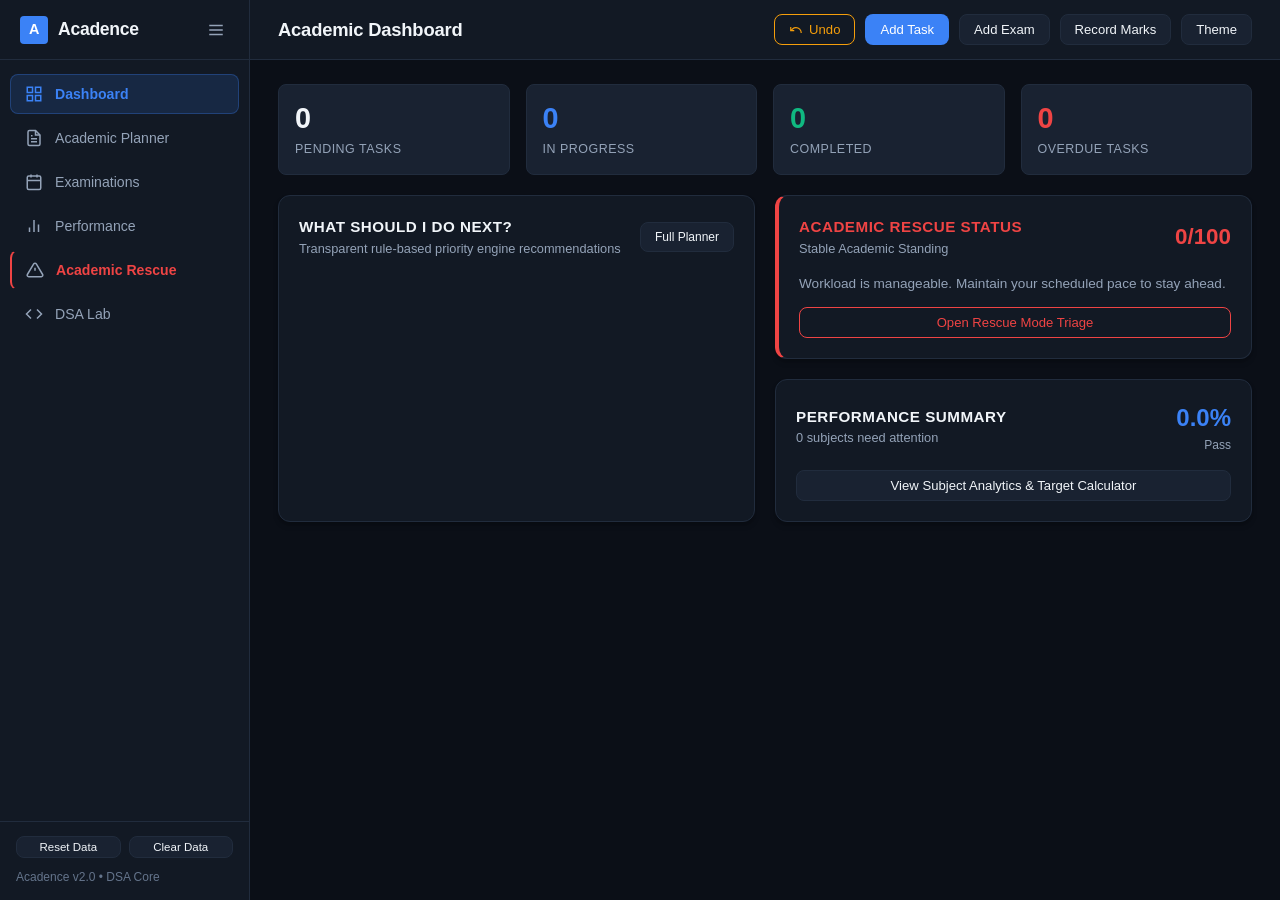
==== templates/index.html @ 278569a9 "Major UI changes with Major Overhall of the Project adding more features and changing the current fe" ====
<!DOCTYPE html>
<html lang="en" data-theme="dark">
<head>
  <meta charset="UTF-8">
  <meta name="viewport" content="width=device-width, initial-scale=1.0">
  <title>Acadence | Student Academic & Examination Assistant</title>
  <link rel="stylesheet" href="/static/style.css">
</head>
<body>

  <!-- Collapsible Sidebar -->
  <aside class="sidebar" id="mainSidebar">
    <div class="sidebar-header">
      <div class="brand-wrapper">
        <div class="brand-icon">A</div>
        <span class="brand-text">Acadence</span>
      </div>
      <button class="btn-sidebar-toggle" id="btnSidebarToggle" title="Toggle Sidebar">
        <svg width="18" height="18" viewBox="0 0 24 24" fill="none" stroke="currentColor" stroke-width="2">
          <line x1="3" y1="12" x2="21" y2="12"></line>
          <line x1="3" y1="6" x2="21" y2="6"></line>
          <line x1="3" y1="18" x2="21" y2="18"></line>
        </svg>
      </button>
    </div>

    <ul class="sidebar-nav">
      <li class="nav-item">
        <button class="active" data-view="dashboard" onclick="switchView('dashboard')">
          <svg width="18" height="18" viewBox="0 0 24 24" fill="none" stroke="currentColor" stroke-width="2">
            <rect x="3" y="3" width="7" height="7"></rect>
            <rect x="14" y="3" width="7" height="7"></rect>
            <rect x="14" y="14" width="7" height="7"></rect>
            <rect x="3" y="14" width="7" height="7"></rect>
          </svg>
          <span class="nav-text">Dashboard</span>
        </button>
      </li>
      <li class="nav-item">
        <button data-view="planner" onclick="switchView('planner')">
          <svg width="18" height="18" viewBox="0 0 24 24" fill="none" stroke="currentColor" stroke-width="2">
            <path d="M14 2H6a2 2 0 0 0-2 2v16a2 2 0 0 0 2 2h12a2 2 0 0 0 2-2V8z"></path>
            <polyline points="14 2 14 8 20 8"></polyline>
            <line x1="16" y1="13" x2="8" y2="13"></line>
            <line x1="16" y1="17" x2="8" y2="17"></line>
            <polyline points="10 9 9 9 8 9"></polyline>
          </svg>
          <span class="nav-text">Academic Planner</span>
        </button>
      </li>
      <li class="nav-item">
        <button data-view="exams" onclick="switchView('exams')">
          <svg width="18" height="18" viewBox="0 0 24 24" fill="none" stroke="currentColor" stroke-width="2">
            <rect x="3" y="4" width="18" height="18" rx="2" ry="2"></rect>
            <line x1="16" y1="2" x2="16" y2="6"></line>
            <line x1="8" y1="2" x2="8" y2="6"></line>
            <line x1="3" y1="10" x2="21" y2="10"></line>
          </svg>
          <span class="nav-text">Examinations</span>
        </button>
      </li>
      <li class="nav-item">
        <button data-view="performance" onclick="switchView('performance')">
          <svg width="18" height="18" viewBox="0 0 24 24" fill="none" stroke="currentColor" stroke-width="2">
            <line x1="18" y1="20" x2="18" y2="10"></line>
            <line x1="12" y1="20" x2="12" y2="4"></line>
            <line x1="6" y1="20" x2="6" y2="14"></line>
          </svg>
          <span class="nav-text">Performance</span>
        </button>
      </li>
      <li class="nav-item">
        <button data-view="rescue" onclick="switchView('rescue')" style="border-left: 2px solid var(--danger);">
          <svg width="18" height="18" viewBox="0 0 24 24" fill="none" stroke="currentColor" stroke-width="2">
            <path d="M10.29 3.86L1.82 18a2 2 0 0 0 1.71 3h16.94a2 2 0 0 0 1.71-3L13.71 3.86a2 2 0 0 0-3.42 0z"></path>
            <line x1="12" y1="9" x2="12" y2="13"></line>
            <line x1="12" y1="17" x2="12.01" y2="17"></line>
          </svg>
          <span class="nav-text" style="color: var(--danger); font-weight: 600;">Academic Rescue</span>
        </button>
      </li>
      <li class="nav-item">
        <button data-view="dsalab" onclick="switchView('dsalab')">
          <svg width="18" height="18" viewBox="0 0 24 24" fill="none" stroke="currentColor" stroke-width="2">
            <polyline points="16 18 22 12 16 6"></polyline>
            <polyline points="8 6 2 12 8 18"></polyline>
          </svg>
          <span class="nav-text">DSA Lab</span>
        </button>
      </li>
    </ul>

    <div class="sidebar-footer">
      <div style="display: flex; gap: 8px; margin-bottom: 10px;">
        <button class="btn btn-secondary" style="flex: 1; padding: 4px 6px; font-size: 0.72rem;" onclick="resetDemoData()">Reset Data</button>
        <button class="btn btn-secondary" style="flex: 1; padding: 4px 6px; font-size: 0.72rem;" onclick="clearAllData()">Clear Data</button>
      </div>
      <div>Acadence v2.0 &bull; DSA Core</div>
    </div>
  </aside>

  <!-- Main Content Wrapper -->
  <main class="main-content">

    <!-- Top Header -->
    <header class="top-header">
      <h2 class="page-title" id="topPageTitle">Academic Dashboard</h2>

      <div class="header-actions">
        <!-- Undo Button (LIFO Stack CO1) -->
        <button class="btn btn-warning" id="btnTopUndo" onclick="triggerUndo()" disabled title="Undo last action">
          <svg width="14" height="14" viewBox="0 0 24 24" fill="none" stroke="currentColor" stroke-width="2">
            <path d="M3 7v6h6"></path>
            <path d="M21 17a9 9 0 0 0-9-9 9 9 0 0 0-6 2.3L3 13"></path>
          </svg>
          Undo
        </button>

        <button class="btn btn-primary" onclick="openModal('modalAddTask')">Add Task</button>
        <button class="btn btn-secondary" onclick="openModal('modalAddExam')">Add Exam</button>
        <button class="btn btn-secondary" onclick="openModal('modalAddAssessment')">Record Marks</button>
        <button class="btn btn-secondary" onclick="toggleTheme()" title="Toggle Dark/Light Mode">Theme</button>
      </div>
    </header>

    <div class="content-container">

      <!-- ================= VIEW 1: DASHBOARD ================= -->
      <section id="view-dashboard" class="view-section">

        <!-- Countdown Banner -->
        <div class="countdown-banner" id="dashCountdownBanner" style="display: none;">
          <div>
            <div style="font-size: 0.75rem; text-transform: uppercase; color: var(--primary); font-weight: 700; letter-spacing: 0.5px;">Upcoming Examination</div>
            <h3 style="font-size: 1.25rem; font-weight: 700; margin: 2px 0;" id="nextExamSubject">Data Structures & Algorithms</h3>
            <div style="font-size: 0.8rem; color: var(--text-muted);" id="nextExamTimeVenue">2026-11-15 09:30 (Exam Hall B-101)</div>
          </div>
          <div class="countdown-digits">
            <div class="digit-unit">
              <div class="digit-number" id="cdDays">00</div>
              <div class="digit-label">Days</div>
            </div>
            <div class="digit-unit">
              <div class="digit-number" id="cdHours">00</div>
              <div class="digit-label">Hours</div>
            </div>
            <div class="digit-unit">
              <div class="digit-number" id="cdMins">00</div>
              <div class="digit-label">Mins</div>
            </div>
          </div>
        </div>

        <!-- Schedule Clash Warning Banner -->
        <div class="rescue-banner" id="dashConflictAlert" style="display: none;"></div>

        <!-- Task Stat Boxes -->
        <div class="grid-4" style="margin-bottom: 20px;">
          <div class="stat-box">
            <div class="stat-value" id="statPending">0</div>
            <div class="stat-label">Pending Tasks</div>
          </div>
          <div class="stat-box">
            <div class="stat-value" id="statInProgress" style="color: var(--primary);">0</div>
            <div class="stat-label">In Progress</div>
          </div>
          <div class="stat-box">
            <div class="stat-value" id="statCompleted" style="color: var(--success);">0</div>
            <div class="stat-label">Completed</div>
          </div>
          <div class="stat-box">
            <div class="stat-value" id="statOverdue" style="color: var(--danger);">0</div>
            <div class="stat-label">Overdue Tasks</div>
          </div>
        </div>

        <!-- Main Dashboard Split: "What Should I Do Next?" vs Academic Health -->
        <div class="grid-2">
          <!-- "What Should I Do Next?" -->
          <div class="card">
            <div class="card-header">
              <div>
                <div class="card-title">What Should I Do Next?</div>
                <div class="card-subtitle">Transparent rule-based priority engine recommendations</div>
              </div>
              <button class="btn btn-secondary" style="font-size: 0.75rem;" onclick="switchView('planner')">Full Planner</button>
            </div>
            <div id="dashNextTasksList">
              <!-- Dynamically populated -->
            </div>
          </div>

          <!-- Academic Status & Rescue Overview -->
          <div>
            <!-- Rescue Summary Box -->
            <div class="card" style="border-left: 4px solid var(--danger);">
              <div class="card-header">
                <div>
                  <div class="card-title" style="color: var(--danger);">Academic Rescue Status</div>
                  <div class="card-subtitle" id="dashCrisisLevel">Stable Academic Standing</div>
                </div>
                <div style="font-size: 1.4rem; font-weight: 700; color: var(--danger);" id="dashCrisisScore">0/100</div>
              </div>
              <p style="font-size: 0.85rem; color: var(--text-muted); margin-bottom: 12px;" id="dashRescueAdvice">
                Workload is manageable. Maintain your scheduled pace to stay ahead.
              </p>
              <button class="btn btn-danger" style="width: 100%;" onclick="switchView('rescue')">Open Rescue Mode Triage</button>
            </div>

            <!-- Performance Overview Card -->
            <div class="card">
              <div class="card-header">
                <div>
                  <div class="card-title">Performance Summary</div>
                  <div class="card-subtitle" id="dashVulnerableCount">0 subjects need attention</div>
                </div>
                <div style="text-align: right;">
                  <div style="font-size: 1.5rem; font-weight: 700; color: var(--primary);" id="dashOverallAvg">0.0%</div>
                  <div style="font-size: 0.75rem; color: var(--text-muted);" id="dashOverallGrade">Pass</div>
                </div>
              </div>
              <button class="btn btn-secondary" style="width: 100%;" onclick="switchView('performance')">View Subject Analytics & Target Calculator</button>
            </div>
          </div>
        </div>

      </section>

      <!-- ================= VIEW 2: ACADEMIC PLANNER ================= -->
      <section id="view-planner" class="view-section" style="display: none;">

        <div class="card">
          <div class="card-header">
            <div>
              <div class="card-title">Smart Academic Planner</div>
              <div class="card-subtitle">Manage assignments, lab deliverables, and scheduled study sessions</div>
            </div>
            <button class="btn btn-primary" onclick="openModal('modalAddTask')">Add New Task</button>
          </div>

          <!-- Filter Controls -->
          <div style="display: flex; gap: 12px; margin-bottom: 16px; flex-wrap: wrap;">
            <div style="min-width: 180px;">
              <label>Status Filter</label>
              <select id="plannerStatusFilter" onchange="loadPlanner()" style="margin: 0;">
                <option value="All">All Statuses</option>
                <option value="Pending">Pending</option>
                <option value="In Progress">In Progress</option>
                <option value="Completed">Completed</option>
              </select>
            </div>
            <div style="min-width: 220px;">
              <label>Subject Filter</label>
              <select id="plannerSubjectFilter" onchange="loadPlanner()" style="margin: 0;">
                <option value="All">All Subjects</option>
              </select>
            </div>
          </div>

          <div class="table-responsive">
            <table>
              <thead>
                <tr>
                  <th>Task Title</th>
                  <th>Subject</th>
                  <th>Priority</th>
                  <th>Deadline</th>
                  <th>Est. Effort</th>
                  <th>Status</th>
                  <th>Actions</th>
                </tr>
              </thead>
              <tbody id="plannerTasksTbody">
                <!-- Dynamically populated -->
              </tbody>
            </table>
          </div>
        </div>

        <!-- Suggested Daily Study Schedule Card -->
        <div class="card">
          <div class="card-header">
            <div>
              <div class="card-title">Suggested Daily Study Schedule</div>
              <div class="card-subtitle">Plan today's study session based on available hours and task urgency</div>
            </div>
          </div>

          <div style="display: flex; gap: 12px; align-items: flex-end; margin-bottom: 16px; max-width: 450px;">
            <div style="flex: 1;">
              <label>Available Study Time Today (Hours)</label>
              <input type="number" id="dailyHoursInput" value="3.5" min="0.5" max="12.0" step="0.5" style="margin: 0;">
            </div>
            <button class="btn btn-primary" onclick="calculateDailySchedule()">Generate Plan</button>
          </div>

          <div id="dailyScheduleResults" style="display: none;">
            <div style="font-size: 0.85rem; font-weight: 600; color: var(--primary); margin-bottom: 10px;" id="dailyHoursAllocated">
              3.5 of 3.5 hours planned
            </div>
            <div id="dailyScheduleList"></div>
          </div>
        </div>

      </section>

      <!-- ================= VIEW 3: EXAMINATIONS ================= -->
      <section id="view-exams" class="view-section" style="display: none;">

        <div class="card">
          <div class="card-header">
            <div>
              <div class="card-title">Examination Schedule</div>
              <div class="card-subtitle">Track dates, venues, revision completion, and schedule conflict warnings</div>
            </div>
            <div style="display: flex; gap: 8px;">
              <button class="btn btn-primary" onclick="openModal('modalAddExam')">Schedule Exam</button>
            </div>
          </div>

          <!-- Sorting Controls using CO3 Algorithms -->
          <div style="display: flex; gap: 12px; margin-bottom: 16px; flex-wrap: wrap;">
            <div style="min-width: 180px;">
              <label>Sort By</label>
              <select id="examSortBy" onchange="loadExams()" style="margin: 0;">
                <option value="date">Date & Time</option>
                <option value="subject">Subject Name</option>
                <option value="priority">Priority Level</option>
                <option value="revision">Lowest Revision First</option>
              </select>
            </div>
            <div style="min-width: 220px;">
              <label>Algorithm (CO3)</label>
              <select id="examSortAlgo" onchange="loadExams()" style="margin: 0;">
                <option value="merge">Merge Sort (O(n log n))</option>
                <option value="insertion">Insertion Sort (O(n^2))</option>
                <option value="bubble">Bubble Sort (O(n^2))</option>
              </select>
            </div>
          </div>

          <div class="table-responsive">
            <table>
              <thead>
                <tr>
                  <th>Subject</th>
                  <th>Date</th>
                  <th>Time Slot</th>
                  <th>Venue</th>
                  <th>Revision Progress</th>
                  <th>Priority</th>
                  <th>Actions</th>
                </tr>
              </thead>
              <tbody id="examsTbody">
                <!-- Dynamically populated -->
              </tbody>
            </table>
          </div>
        </div>

        <!-- FIFO Academic Request Queue (CO1) -->
        <div class="card">
          <div class="card-header">
            <div>
              <div class="card-title">FIFO Academic Service Request Queue (CO1)</div>
              <div class="card-subtitle">Manage hall ticket issuance and exam re-evaluation queries in strict FIFO sequence</div>
            </div>
            <button class="btn btn-success" onclick="processQueueItem()">Process Next in Line (Dequeue)</button>
          </div>

          <div style="font-size: 0.78rem; color: var(--text-muted); margin-bottom: 8px; font-weight: 500;">
            FRONT (Exit) &larr; &mdash; &mdash; &mdash; &mdash; &mdash; &mdash; &mdash; &mdash; &mdash; &mdash; REAR (Entry)
          </div>
          <div style="display: flex; gap: 10px; overflow-x: auto; padding: 12px 6px; background: var(--bg-color); border-radius: var(--radius-md); border: 1px solid var(--border-color); margin-bottom: 16px;" id="examQueueTrack">
            <!-- Dynamically populated queue items -->
          </div>

          <div class="grid-2">
            <div>
              <h4 style="font-size: 0.88rem; margin-bottom: 10px;">Submit Academic Request</h4>
              <form id="formEnqueueRequest" onsubmit="handleEnqueueRequest(event)">
                <div class="form-group">
                  <label>Student Name</label>
                  <input type="text" id="reqFormName" value="Alex Chen" required>
                </div>
                <div class="form-group">
                  <label>Request Type</label>
                  <select id="reqFormType">
                    <option value="Hall Ticket Generation">Hall Ticket Generation</option>
                    <option value="Re-evaluation">Grade Re-evaluation</option>
                    <option value="Doubt Session">Doubt Clarification Session</option>
                    <option value="Supplementary Application">Supplementary Exam Application</option>
                  </select>
                </div>
                <div class="form-group">
                  <label>Subject</label>
                  <input type="text" id="reqFormSubject" placeholder="e.g. Operating Systems" required>
                </div>
                <div class="form-group">
                  <label>Details / Reason</label>
                  <input type="text" id="reqFormDetails" placeholder="e.g. Mid-term paper re-check">
                </div>
                <button type="submit" class="btn btn-primary" style="width: 100%;">Enqueue Request (O(1))</button>
              </form>
            </div>

            <div>
              <h4 style="font-size: 0.88rem; margin-bottom: 10px;">Processed History</h4>
              <div class="table-responsive" style="max-height: 250px;">
                <table>
                  <thead>
                    <tr>
                      <th>Req ID</th>
                      <th>Student</th>
                      <th>Type</th>
                      <th>Subject</th>
                      <th>Status</th>
                    </tr>
                  </thead>
                  <tbody id="examQueueHistoryTbody">
                    <!-- Dynamically populated -->
                  </tbody>
                </table>
              </div>
            </div>
          </div>
        </div>

      </section>

      <!-- ================= VIEW 4: PERFORMANCE ================= -->
      <section id="view-performance" class="view-section" style="display: none;">

        <!-- Overview Header -->
        <div class="grid-2" style="margin-bottom: 20px;">
          <div class="stat-box">
            <div class="stat-value" id="perfSummaryAvg">0.0%</div>
            <div class="stat-label">Cumulative Weighted Average</div>
          </div>
          <div class="stat-box">
            <div class="stat-value" id="perfSummaryGrade" style="color: var(--primary);">Pass</div>
            <div class="stat-label">Overall Academic Standing</div>
          </div>
        </div>

        <!-- Subject Performance Cards Grid -->
        <div class="card">
          <div class="card-header">
            <div>
              <div class="card-title">Subject-Wise Performance & Decline Alerts</div>
              <div class="card-subtitle">Transparent rule-based detection flags performance drops over 10% or negative trajectories</div>
            </div>
            <button class="btn btn-primary" onclick="openModal('modalAddAssessment')">Record Marks</button>
          </div>

          <div class="grid-2" id="perfSubjectGrid">
            <!-- Dynamically populated subject cards -->
          </div>
        </div>

        <!-- Target Score Calculator & Revision Priorities -->
        <div class="grid-2">
          <!-- Target Score Calculator -->
          <div class="card">
            <div class="card-header">
              <div>
                <div class="card-title">Target Score Calculator</div>
                <div class="card-subtitle">Calculate score needed in upcoming assessment to reach target average</div>
              </div>
            </div>

            <div class="form-group">
              <label>Select Subject</label>
              <select id="targetScoreSubject">
                <!-- Dynamically populated -->
              </select>
            </div>

            <div class="grid-3" style="margin-bottom: 12px;">
              <div>
                <label>Target Average (%)</label>
                <input type="number" id="targetScoreInput" value="80" min="40" max="100">
              </div>
              <div>
                <label>Max Marks</label>
                <input type="number" id="targetMaxMarks" value="100" min="10" max="100">
              </div>
              <div>
                <label>Weightage (%)</label>
                <input type="number" id="targetWeightage" value="30" min="5" max="60">
              </div>
            </div>

            <button class="btn btn-primary" style="width: 100%; margin-bottom: 14px;" onclick="calculateTargetScore()">Calculate Required Score</button>

            <div id="targetScoreResultBox" style="display: none; padding: 12px; background: var(--surface-hover); border-radius: var(--radius-md); border: 1px solid var(--border-color);">
              <!-- Injected calculation result -->
            </div>
          </div>

          <!-- Suggested Revision Priorities -->
          <div class="card">
            <div class="card-header">
              <div>
                <div class="card-title">Suggested Revision Priorities</div>
                <div class="card-subtitle">Ranked by performance vulnerability and upcoming exam proximity</div>
              </div>
            </div>

            <div class="table-responsive">
              <table>
                <thead>
                  <tr>
                    <th>Rank</th>
                    <th>Subject</th>
                    <th>Average</th>
                    <th>Status</th>
                    <th>Exam Proximity</th>
                    <th>Revision</th>
                    <th>Score</th>
                  </tr>
                </thead>
                <tbody id="revisionPrioritiesTbody">
                  <!-- Dynamically populated -->
                </tbody>
              </table>
            </div>
          </div>
        </div>

      </section>

      <!-- ================= VIEW 5: ACADEMIC RESCUE MODE ================= -->
      <section id="view-rescue" class="view-section" style="display: none;">

        <div class="rescue-banner" style="margin-bottom: 20px;">
          <div style="display: flex; justify-content: space-between; align-items: flex-start; flex-wrap: wrap; gap: 12px;">
            <div>
              <span class="badge badge-critical" style="font-size: 0.8rem; margin-bottom: 6px;">Rescue Mode Active</span>
              <h3 style="font-size: 1.25rem; font-weight: 700; color: var(--danger); margin: 4px 0;" id="rescueStatusLevel">Severe Academic Pressure</h3>
              <p style="font-size: 0.85rem; color: var(--text-main);" id="rescueActionStatement">
                Take immediate action: Complete overdue items first and focus strictly on top recommendations.
              </p>
            </div>
            <div style="text-align: right;">
              <div style="font-size: 2rem; font-weight: 800; color: var(--danger);" id="rescueCrisisIndex">75 / 100</div>
              <div style="font-size: 0.72rem; color: var(--text-dim); text-transform: uppercase;">Crisis Index</div>
            </div>
          </div>
        </div>

        <!-- 4 Emergency Metrics -->
        <div class="grid-4" style="margin-bottom: 20px;">
          <div class="stat-box" style="border-left: 3px solid var(--danger);">
            <div class="stat-value" id="rescueOverdueCount" style="color: var(--danger);">0</div>
            <div class="stat-label">Overdue Tasks</div>
          </div>
          <div class="stat-box" style="border-left: 3px solid var(--warning);">
            <div class="stat-value" id="rescueDueSoonCount" style="color: var(--warning);">0</div>
            <div class="stat-label">Due In &lt; 48 Hours</div>
          </div>
          <div class="stat-box" style="border-left: 3px solid var(--danger);">
            <div class="stat-value" id="rescueVulnerableCount" style="color: var(--danger);">0</div>
            <div class="stat-label">Vulnerable Subjects</div>
          </div>
          <div class="stat-box" style="border-left: 3px solid var(--primary);">
            <div class="stat-value" id="rescueImminentExamsCount" style="color: var(--primary);">0</div>
            <div class="stat-label">Exams In &lt; 10 Days</div>
          </div>
        </div>

        <!-- Triage Action Plan -->
        <div class="card">
          <div class="card-header">
            <div>
              <div class="card-title">Triage Action Plan: Top Recommended Tasks</div>
              <div class="card-subtitle">Ranked by urgency, priority level, subject vulnerability penalty, and quick-win feasibility</div>
            </div>
            <button class="btn btn-secondary" onclick="loadRescueMode()">Recalculate Priorities</button>
          </div>

          <div id="rescueRecommendationsList">
            <!-- Dynamically populated recommendations -->
          </div>
        </div>

      </section>

      <!-- ================= VIEW 6: DSA PERFORMANCE LAB ================= -->
      <section id="view-dsalab" class="view-section" style="display: none;">

        <div class="card">
          <div class="card-header">
            <div>
              <div class="card-title">DSA Performance Lab (CO2 & CO3)</div>
              <div class="card-subtitle">Empirical performance benchmarks executed on equivalent datasets using manual algorithms</div>
            </div>
          </div>

          <div style="display: flex; gap: 14px; align-items: flex-end; margin-bottom: 18px; flex-wrap: wrap;">
            <div style="min-width: 220px;">
              <label>Dataset Size (N Elements)</label>
              <select id="dsaDatasetSize" style="margin: 0;">
                <option value="100">N = 100 records</option>
                <option value="500">N = 500 records</option>
                <option value="1000" selected>N = 1,000 records</option>
                <option value="2500">N = 2,500 records</option>
                <option value="5000">N = 5,000 records</option>
              </select>
            </div>
            <button class="btn btn-primary" onclick="runSearchBenchmark()">Run Search Benchmark</button>
            <button class="btn btn-secondary" onclick="runSortBenchmark()">Run Sorting Benchmark</button>
            <button class="btn btn-secondary" onclick="runStorageBenchmark()">Compare Storage (Linked List vs Array)</button>
          </div>

          <!-- Searching Results -->
          <div id="dsaSearchResultsBox" style="display: none; margin-bottom: 20px;">
            <h4 style="font-size: 0.9rem; margin-bottom: 8px;">Searching Algorithms Comparison (CO2 & CO3)</h4>
            <div class="table-responsive">
              <table>
                <thead>
                  <tr>
                    <th>Algorithm</th>
                    <th>Underlying Data Structure</th>
                    <th>Comparisons</th>
                    <th>Execution Time</th>
                    <th>Theoretical Complexity</th>
                  </tr>
                </thead>
                <tbody id="dsaSearchTbody"></tbody>
              </table>
            </div>
            <p style="font-size: 0.8rem; color: var(--primary); margin-top: 8px;" id="dsaSearchSpeedup"></p>
          </div>

          <!-- Sorting Results -->
          <div id="dsaSortResultsBox" style="display: none; margin-bottom: 20px;">
            <h4 style="font-size: 0.9rem; margin-bottom: 8px;">Sorting Algorithms Comparison (CO3)</h4>
            <div class="table-responsive">
              <table>
                <thead>
                  <tr>
                    <th>Algorithm</th>
                    <th>Execution Time</th>
                    <th>Comparisons</th>
                    <th>Swaps / Shifts</th>
                    <th>Theoretical Complexity</th>
                  </tr>
                </thead>
                <tbody id="dsaSortTbody"></tbody>
              </table>
            </div>
          </div>

          <!-- Storage Results -->
          <div id="dsaStorageResultsBox" style="display: none; margin-bottom: 20px; background: var(--surface-hover); padding: 14px; border-radius: var(--radius-md); border: 1px solid var(--border-color);">
          </div>

          <!-- Report Ready Big-O Complexity Table -->
          <div style="margin-top: 24px;">
            <h4 style="font-size: 0.9rem; margin-bottom: 8px;">Report-Ready Complexity Reference Table</h4>
            <div class="table-responsive">
              <table>
                <thead>
                  <tr>
                    <th>Data Structure / Algorithm</th>
                    <th>Best Case</th>
                    <th>Average Case</th>
                    <th>Worst Case</th>
                    <th>Space Complexity</th>
                    <th>Role in Acadence</th>
                  </tr>
                </thead>
                <tbody>
                  <tr>
                    <td><strong>Custom Stack</strong></td>
                    <td>O(1)</td>
                    <td>O(1)</td>
                    <td>O(1)</td>
                    <td>O(1) auxiliary</td>
                    <td>Multi-level Undo Engine for tasks, exams, and grades</td>
                  </tr>
                  <tr>
                    <td><strong>Custom Queue</strong></td>
                    <td>O(1)</td>
                    <td>O(1)</td>
                    <td>O(1)</td>
                    <td>O(1) auxiliary</td>
                    <td>FIFO Examination Service Request Queue</td>
                  </tr>
                  <tr>
                    <td><strong>Singly Linked List</strong></td>
                    <td>O(1) [Head]</td>
                    <td>O(n)</td>
                    <td>O(n)</td>
                    <td>O(1) auxiliary</td>
                    <td>In-memory dynamic task and exam record storage</td>
                  </tr>
                  <tr>
                    <td><strong>Linear Search</strong></td>
                    <td>O(1)</td>
                    <td>O(n)</td>
                    <td>O(n)</td>
                    <td>O(1) auxiliary</td>
                    <td>Sequential traversal on unsorted tasks & linked lists</td>
                  </tr>
                  <tr>
                    <td><strong>Binary Search</strong></td>
                    <td>O(1)</td>
                    <td>O(log n)</td>
                    <td>O(log n)</td>
                    <td>O(1) auxiliary</td>
                    <td>Fast lookup on sorted exam and task arrays</td>
                  </tr>
                  <tr>
                    <td><strong>Bubble Sort</strong></td>
                    <td>O(n) [flag]</td>
                    <td>O(n^2)</td>
                    <td>O(n^2)</td>
                    <td>O(1) auxiliary</td>
                    <td>Baseline comparison sorting</td>
                  </tr>
                  <tr>
                    <td><strong>Insertion Sort</strong></td>
                    <td>O(n) [sorted]</td>
                    <td>O(n^2)</td>
                    <td>O(n^2)</td>
                    <td>O(1) auxiliary</td>
                    <td>Fast incremental sorting for small task batches</td>
                  </tr>
                  <tr>
                    <td><strong>Merge Sort</strong></td>
                    <td>O(n log n)</td>
                    <td>O(n log n)</td>
                    <td>O(n log n)</td>
                    <td>O(n) auxiliary</td>
                    <td>Stable divide-and-conquer sorting for exams & merit ranks</td>
                  </tr>
                </tbody>
              </table>
            </div>
          </div>
        </div>

      </section>

    </div>
  </main>

  <!-- ================= MODALS ================= -->

  <!-- Modal: Add Task -->
  <div class="modal-backdrop" id="modalAddTask">
    <div class="modal-content">
      <div class="modal-header">
        <h3 style="font-size: 1rem;">Add Academic Task</h3>
        <button class="btn btn-secondary" style="padding: 2px 6px;" onclick="closeModal('modalAddTask')">Close</button>
      </div>
      <form id="formAddTask" onsubmit="handleAddTask(event)">
        <div class="modal-body">
          <div class="form-group">
            <label>Task Title</label>
            <input type="text" id="taskFormTitle" placeholder="e.g. Implement Graph Traversal Algorithm" required>
          </div>
          <div class="form-group">
            <label>Subject</label>
            <input type="text" id="taskFormSubject" placeholder="e.g. Data Structures & Algorithms" required>
          </div>
          <div class="grid-2">
            <div class="form-group">
              <label>Task Type</label>
              <select id="taskFormType">
                <option value="Assignment">Assignment</option>
                <option value="Project">Project Milestone</option>
                <option value="Lab Work">Lab Work</option>
                <option value="Reading">Exam Preparation</option>
              </select>
            </div>
            <div class="form-group">
              <label>Priority Level</label>
              <select id="taskFormPriority">
                <option value="Critical">Critical</option>
                <option value="High">High</option>
                <option value="Medium" selected>Medium</option>
                <option value="Low">Low</option>
              </select>
            </div>
          </div>
          <div class="grid-2">
            <div class="form-group">
              <label>Deadline (Date & Time)</label>
              <input type="datetime-local" id="taskFormDeadline" required>
            </div>
            <div class="form-group">
              <label>Estimated Effort (Hours)</label>
              <input type="number" id="taskFormEffort" value="2.5" min="0.5" max="50" step="0.5" required>
            </div>
          </div>
          <div class="form-group">
            <label>Notes / Deliverables</label>
            <textarea id="taskFormNotes" rows="2" placeholder="Key deliverables or test cases..."></textarea>
          </div>
        </div>
        <div class="modal-footer">
          <button type="button" class="btn btn-secondary" onclick="closeModal('modalAddTask')">Cancel</button>
          <button type="submit" class="btn btn-primary">Save Task</button>
        </div>
      </form>
    </div>
  </div>

  <!-- Modal: Add Exam -->
  <div class="modal-backdrop" id="modalAddExam">
    <div class="modal-content">
      <div class="modal-header">
        <h3 style="font-size: 1rem;">Schedule Examination</h3>
        <button class="btn btn-secondary" style="padding: 2px 6px;" onclick="closeModal('modalAddExam')">Close</button>
      </div>
      <form id="formAddExam" onsubmit="handleAddExam(event)">
        <div class="modal-body">
          <div class="form-group">
            <label>Subject</label>
            <input type="text" id="examFormSubject" placeholder="e.g. Operating Systems" required>
          </div>
          <div class="form-group">
            <label>Exam Date</label>
            <input type="date" id="examFormDate" required>
          </div>
          <div class="grid-2">
            <div class="form-group">
              <label>Start Time</label>
              <input type="time" id="examFormStartTime" value="09:30" required>
            </div>
            <div class="form-group">
              <label>End Time</label>
              <input type="time" id="examFormEndTime" value="12:30" required>
            </div>
          </div>
          <div class="grid-2">
            <div class="form-group">
              <label>Venue / Hall</label>
              <input type="text" id="examFormVenue" value="Exam Hall A-101" required>
            </div>
            <div class="form-group">
              <label>Priority</label>
              <select id="examFormPriority">
                <option value="Critical">Critical</option>
                <option value="High" selected>High</option>
                <option value="Medium">Medium</option>
                <option value="Low">Low</option>
              </select>
            </div>
          </div>
          <div class="form-group">
            <label>Current Revision Completion (%)</label>
            <input type="number" id="examFormRevision" value="50" min="0" max="100">
          </div>
          <div class="form-group">
            <label>Syllabus Units</label>
            <textarea id="examFormSyllabus" rows="2" placeholder="Units 1 to 5..."></textarea>
          </div>
        </div>
        <div class="modal-footer">
          <button type="button" class="btn btn-secondary" onclick="closeModal('modalAddExam')">Cancel</button>
          <button type="submit" class="btn btn-primary">Schedule Exam</button>
        </div>
      </form>
    </div>
  </div>

  <!-- Modal: Record Assessment -->
  <div class="modal-backdrop" id="modalAddAssessment">
    <div class="modal-content">
      <div class="modal-header">
        <h3 style="font-size: 1rem;">Record Assessment Marks</h3>
        <button class="btn btn-secondary" style="padding: 2px 6px;" onclick="closeModal('modalAddAssessment')">Close</button>
      </div>
      <form id="formAddAssessment" onsubmit="handleAddAssessment(event)">
        <div class="modal-body">
          <div class="form-group">
            <label>Subject</label>
            <input type="text" id="assessFormSubject" placeholder="e.g. Discrete Mathematics" required>
          </div>
          <div class="form-group">
            <label>Assessment Name</label>
            <input type="text" id="assessFormName" placeholder="e.g. Mid-Term Exam" required>
          </div>
          <div class="form-group">
            <label>Assessment Type</label>
            <select id="assessFormType">
              <option value="Quiz">Quiz</option>
              <option value="Assignment">Assignment</option>
              <option value="Internal" selected>Internal Exam</option>
              <option value="Lab">Lab Practical</option>
              <option value="Final">End-Semester</option>
            </select>
          </div>
          <div class="grid-3">
            <div class="form-group">
              <label>Marks Obtained</label>
              <input type="number" id="assessFormMarks" step="0.5" required>
            </div>
            <div class="form-group">
              <label>Max Marks</label>
              <input type="number" id="assessFormMax" value="100" step="0.5" required>
            </div>
            <div class="form-group">
              <label>Weightage (%)</label>
              <input type="number" id="assessFormWeight" value="25" min="1" max="100" required>
            </div>
          </div>
          <div class="form-group">
            <label>Date Conducted</label>
            <input type="date" id="assessFormDate" required>
          </div>
        </div>
        <div class="modal-footer">
          <button type="button" class="btn btn-secondary" onclick="closeModal('modalAddAssessment')">Cancel</button>
          <button type="submit" class="btn btn-primary">Save Score</button>
        </div>
      </form>
    </div>
  </div>

  <!-- Toast Notification -->
  <div id="toast">Notification message</div>

  <script src="/static/app.js"></script>
</body>
</html>
---- static/style.css ----
/* Acadence - Student Academic & Examination Assistant Stylesheet
   Modern, responsive, zero-emoji, clean academic productivity design
   Supports light and dark modes with CSS custom properties */

:root {
  --bg-color: #0b0f17;
  --surface-color: #121924;
  --surface-hover: #192231;
  --border-color: #212c3d;
  --border-active: #3b82f6;
  --text-main: #f1f5f9;
  --text-muted: #94a3b8;
  --text-dim: #64748b;
  --primary: #3b82f6;
  --primary-hover: #2563eb;
  --accent: #8b5cf6;
  --success: #10b981;
  --warning: #f59e0b;
  --danger: #ef4444;
  --critical-glow: rgba(239, 68, 68, 0.15);
  --card-shadow: 0 4px 6px -1px rgba(0, 0, 0, 0.2), 0 2px 4px -2px rgba(0, 0, 0, 0.2);
  --sidebar-width: 250px;
  --sidebar-collapsed-width: 70px;
  --header-height: 60px;
  --radius-sm: 4px;
  --radius-md: 8px;
  --radius-lg: 12px;
}

[data-theme="light"] {
  --bg-color: #f8fafc;
  --surface-color: #ffffff;
  --surface-hover: #f1f5f9;
  --border-color: #e2e8f0;
  --border-active: #2563eb;
  --text-main: #0f172a;
  --text-muted: #475569;
  --text-dim: #94a3b8;
  --primary: #2563eb;
  --primary-hover: #1d4ed8;
  --card-shadow: 0 1px 3px 0 rgba(0, 0, 0, 0.1), 0 1px 2px -1px rgba(0, 0, 0, 0.1);
}

* { box-sizing: border-box; margin: 0; padding: 0; font-family: -apple-system, BlinkMacSystemFont, "Segoe UI", Roboto, Helvetica, Arial, sans-serif; }
body { background-color: var(--bg-color); color: var(--text-main); line-height: 1.5; display: flex; min-height: 100vh; overflow-x: hidden; }

/* ---------------- Sidebar Navigation ---------------- */
aside.sidebar {
  width: var(--sidebar-width);
  background-color: var(--surface-color);
  border-right: 1px solid var(--border-color);
  display: flex;
  flex-direction: column;
  position: fixed;
  top: 0;
  bottom: 0;
  left: 0;
  z-index: 100;
  transition: width 0.2s ease;
}

aside.sidebar.collapsed {
  width: var(--sidebar-collapsed-width);
}

.sidebar-header {
  height: var(--header-height);
  padding: 0 20px;
  display: flex;
  align-items: center;
  justify-content: space-between;
  border-bottom: 1px solid var(--border-color);
}

.brand-wrapper {
  display: flex;
  align-items: center;
  gap: 10px;
  overflow: hidden;
}

.brand-icon {
  width: 28px;
  height: 28px;
  background: var(--primary);
  border-radius: var(--radius-sm);
  display: flex;
  align-items: center;
  justify-content: center;
  font-weight: 800;
  color: #ffffff;
  font-size: 0.9rem;
  letter-spacing: -0.5px;
  flex-shrink: 0;
}

.brand-text {
  font-size: 1.1rem;
  font-weight: 700;
  color: var(--text-main);
  letter-spacing: -0.3px;
  white-space: nowrap;
}

.btn-sidebar-toggle {
  background: transparent;
  border: none;
  color: var(--text-muted);
  cursor: pointer;
  padding: 4px;
  border-radius: var(--radius-sm);
  display: flex;
  align-items: center;
}
.btn-sidebar-toggle:hover { color: var(--text-main); background: var(--surface-hover); }

.sidebar-nav {
  list-style: none;
  padding: 14px 10px;
  flex: 1;
  display: flex;
  flex-direction: column;
  gap: 4px;
}

.nav-item button {
  width: 100%;
  display: flex;
  align-items: center;
  gap: 12px;
  padding: 10px 14px;
  background: transparent;
  border: 1px solid transparent;
  border-radius: var(--radius-md);
  color: var(--text-muted);
  font-size: 0.88rem;
  font-weight: 500;
  cursor: pointer;
  white-space: nowrap;
  transition: all 0.15s ease;
  text-align: left;
}

.nav-item button:hover {
  background: var(--surface-hover);
  color: var(--text-main);
}

.nav-item button.active {
  background: rgba(59, 130, 246, 0.15);
  border-color: rgba(59, 130, 246, 0.3);
  color: var(--primary);
  font-weight: 600;
}

.sidebar.collapsed .nav-text,
.sidebar.collapsed .brand-text {
  display: none;
}

.sidebar.collapsed .nav-item button {
  justify-content: center;
  padding: 10px 0;
}

.sidebar-footer {
  padding: 14px 16px;
  border-top: 1px solid var(--border-color);
  font-size: 0.75rem;
  color: var(--text-dim);
}

/* ---------------- Main Content Layout ---------------- */
main.main-content {
  margin-left: var(--sidebar-width);
  flex: 1;
  display: flex;
  flex-direction: column;
  min-height: 100vh;
  transition: margin-left 0.2s ease;
}

aside.sidebar.collapsed ~ main.main-content {
  margin-left: var(--sidebar-collapsed-width);
}

header.top-header {
  height: var(--header-height);
  background-color: var(--surface-color);
  border-bottom: 1px solid var(--border-color);
  padding: 0 28px;
  display: flex;
  align-items: center;
  justify-content: space-between;
  position: sticky;
  top: 0;
  z-index: 90;
}

.page-title {
  font-size: 1.15rem;
  font-weight: 600;
  color: var(--text-main);
  letter-spacing: -0.2px;
}

.header-actions {
  display: flex;
  align-items: center;
  gap: 10px;
}

.content-container {
  padding: 24px 28px;
  max-width: 1400px;
  width: 100%;
  margin: 0 auto;
}

/* ---------------- Button & Tag Elements ---------------- */
.btn {
  display: inline-flex;
  align-items: center;
  justify-content: center;
  gap: 6px;
  padding: 7px 14px;
  border-radius: var(--radius-md);
  font-size: 0.82rem;
  font-weight: 500;
  cursor: pointer;
  border: 1px solid transparent;
  transition: all 0.15s ease;
  white-space: nowrap;
}

.btn-primary { background: var(--primary); color: #ffffff; }
.btn-primary:hover { background: var(--primary-hover); }

.btn-secondary { background: var(--surface-hover); color: var(--text-main); border-color: var(--border-color); }
.btn-secondary:hover { background: var(--border-color); }

.btn-danger { background: transparent; border-color: var(--danger); color: var(--danger); }
.btn-danger:hover { background: rgba(239, 68, 68, 0.1); }

.btn-warning { background: transparent; border-color: var(--warning); color: var(--warning); }
.btn-warning:hover { background: rgba(245, 158, 11, 0.1); }

.btn-success { background: var(--success); color: #ffffff; }
.btn-success:hover { background: #059669; }

.badge {
  display: inline-block;
  padding: 2px 7px;
  border-radius: var(--radius-sm);
  font-size: 0.72rem;
  font-weight: 600;
  text-transform: uppercase;
  letter-spacing: 0.4px;
}
.badge-critical { background: rgba(239, 68, 68, 0.2); color: var(--danger); border: 1px solid rgba(239, 68, 68, 0.3); }
.badge-high { background: rgba(245, 158, 11, 0.2); color: var(--warning); border: 1px solid rgba(245, 158, 11, 0.3); }
.badge-medium { background: rgba(59, 130, 246, 0.2); color: var(--primary); border: 1px solid rgba(59, 130, 246, 0.3); }
.badge-low { background: rgba(148, 163, 184, 0.2); color: var(--text-muted); border: 1px solid rgba(148, 163, 184, 0.3); }
.badge-success { background: rgba(16, 185, 129, 0.2); color: var(--success); border: 1px solid rgba(16, 185, 129, 0.3); }

/* ---------------- Cards & Layout Grids ---------------- */
.card {
  background: var(--surface-color);
  border: 1px solid var(--border-color);
  border-radius: var(--radius-lg);
  padding: 20px;
  margin-bottom: 20px;
  box-shadow: var(--card-shadow);
}

.card-header {
  display: flex;
  align-items: center;
  justify-content: space-between;
  margin-bottom: 16px;
  flex-wrap: wrap;
  gap: 10px;
}

.card-title {
  font-size: 0.95rem;
  font-weight: 600;
  color: var(--text-main);
  text-transform: uppercase;
  letter-spacing: 0.5px;
}

.card-subtitle {
  font-size: 0.8rem;
  color: var(--text-muted);
}

.grid-2 { display: grid; grid-template-columns: 1fr 1fr; gap: 20px; }
.grid-3 { display: grid; grid-template-columns: repeat(3, 1fr); gap: 16px; }
.grid-4 { display: grid; grid-template-columns: repeat(4, 1fr); gap: 16px; }

@media (max-width: 1024px) {
  .grid-4 { grid-template-columns: 1fr 1fr; }
  .grid-3 { grid-template-columns: 1fr 1fr; }
}

@media (max-width: 768px) {
  .grid-2, .grid-3, .grid-4 { grid-template-columns: 1fr; }
  aside.sidebar { width: var(--sidebar-collapsed-width); }
  aside.sidebar .nav-text, aside.sidebar .brand-text { display: none; }
  main.main-content { margin-left: var(--sidebar-collapsed-width); }
}

/* ---------------- Metric Stat Box ---------------- */
.stat-box {
  background: var(--surface-hover);
  border: 1px solid var(--border-color);
  border-radius: var(--radius-md);
  padding: 16px;
}
.stat-value {
  font-size: 1.8rem;
  font-weight: 700;
  color: var(--text-main);
  line-height: 1.2;
}
.stat-label {
  font-size: 0.78rem;
  color: var(--text-muted);
  text-transform: uppercase;
  letter-spacing: 0.5px;
  margin-top: 4px;
}

/* ---------------- Tables ---------------- */
.table-responsive {
  width: 100%;
  overflow-x: auto;
}

table {
  width: 100%;
  border-collapse: collapse;
  font-size: 0.85rem;
}

th, td {
  padding: 10px 14px;
  text-align: left;
  border-bottom: 1px solid var(--border-color);
}

th {
  background: var(--surface-hover);
  color: var(--text-muted);
  font-weight: 600;
  font-size: 0.75rem;
  text-transform: uppercase;
  letter-spacing: 0.4px;
}

tr:hover td { background: var(--surface-hover); }

/* ---------------- Forms & Inputs ---------------- */
.form-group {
  margin-bottom: 14px;
}

label {
  display: block;
  font-size: 0.78rem;
  font-weight: 500;
  color: var(--text-muted);
  margin-bottom: 5px;
}

input, select, textarea {
  width: 100%;
  background: var(--bg-color);
  border: 1px solid var(--border-color);
  border-radius: var(--radius-md);
  padding: 8px 12px;
  color: var(--text-main);
  font-size: 0.85rem;
  transition: border-color 0.15s ease;
}

input:focus, select:focus, textarea:focus {
  outline: none;
  border-color: var(--border-active);
}

/* ---------------- Modals ---------------- */
.modal-backdrop {
  display: none;
  position: fixed;
  inset: 0;
  background: rgba(0, 0, 0, 0.65);
  backdrop-filter: blur(2px);
  z-index: 1000;
  align-items: center;
  justify-content: center;
  padding: 16px;
}

.modal-content {
  background: var(--surface-color);
  border: 1px solid var(--border-color);
  border-radius: var(--radius-lg);
  max-width: 520px;
  width: 100%;
  max-height: 90vh;
  overflow-y: auto;
  box-shadow: 0 20px 25px -5px rgba(0, 0, 0, 0.4);
}

.modal-header {
  padding: 16px 20px;
  border-bottom: 1px solid var(--border-color);
  display: flex;
  align-items: center;
  justify-content: space-between;
}

.modal-body {
  padding: 20px;
}

.modal-footer {
  padding: 14px 20px;
  border-top: 1px solid var(--border-color);
  display: flex;
  justify-content: flex-end;
  gap: 10px;
}

/* ---------------- Countdown Banner ---------------- */
.countdown-banner {
  background: linear-gradient(135deg, rgba(59, 130, 246, 0.12) 0%, rgba(139, 92, 246, 0.12) 100%);
  border: 1px solid rgba(59, 130, 246, 0.3);
  border-radius: var(--radius-lg);
  padding: 16px 22px;
  display: flex;
  align-items: center;
  justify-content: space-between;
  margin-bottom: 20px;
  flex-wrap: wrap;
  gap: 14px;
}

.countdown-digits {
  display: flex;
  gap: 10px;
}

.digit-unit {
  background: var(--surface-color);
  border: 1px solid var(--border-color);
  border-radius: var(--radius-md);
  padding: 6px 12px;
  text-align: center;
  min-width: 60px;
}
.digit-number { font-size: 1.3rem; font-weight: 700; color: var(--primary); }
.digit-label { font-size: 0.65rem; color: var(--text-dim); text-transform: uppercase; }

/* ---------------- Academic Rescue Banner ---------------- */
.rescue-banner {
  background: rgba(239, 68, 68, 0.08);
  border-left: 4px solid var(--danger);
  border-radius: var(--radius-md);
  padding: 14px 18px;
  margin-bottom: 20px;
}

/* ---------------- Toast Notification ---------------- */
#toast {
  position: fixed;
  bottom: 24px;
  right: 24px;
  background: var(--surface-color);
  border: 1px solid var(--border-color);
  color: var(--text-main);
  padding: 12px 18px;
  border-radius: var(--radius-md);
  box-shadow: 0 10px 15px -3px rgba(0, 0, 0, 0.3);
  font-size: 0.85rem;
  z-index: 2000;
  display: none;
  animation: slideIn 0.2s ease;
}

@keyframes slideIn {
  from { transform: translateY(10px); opacity: 0; }
  to { transform: translateY(0); opacity: 1; }
}
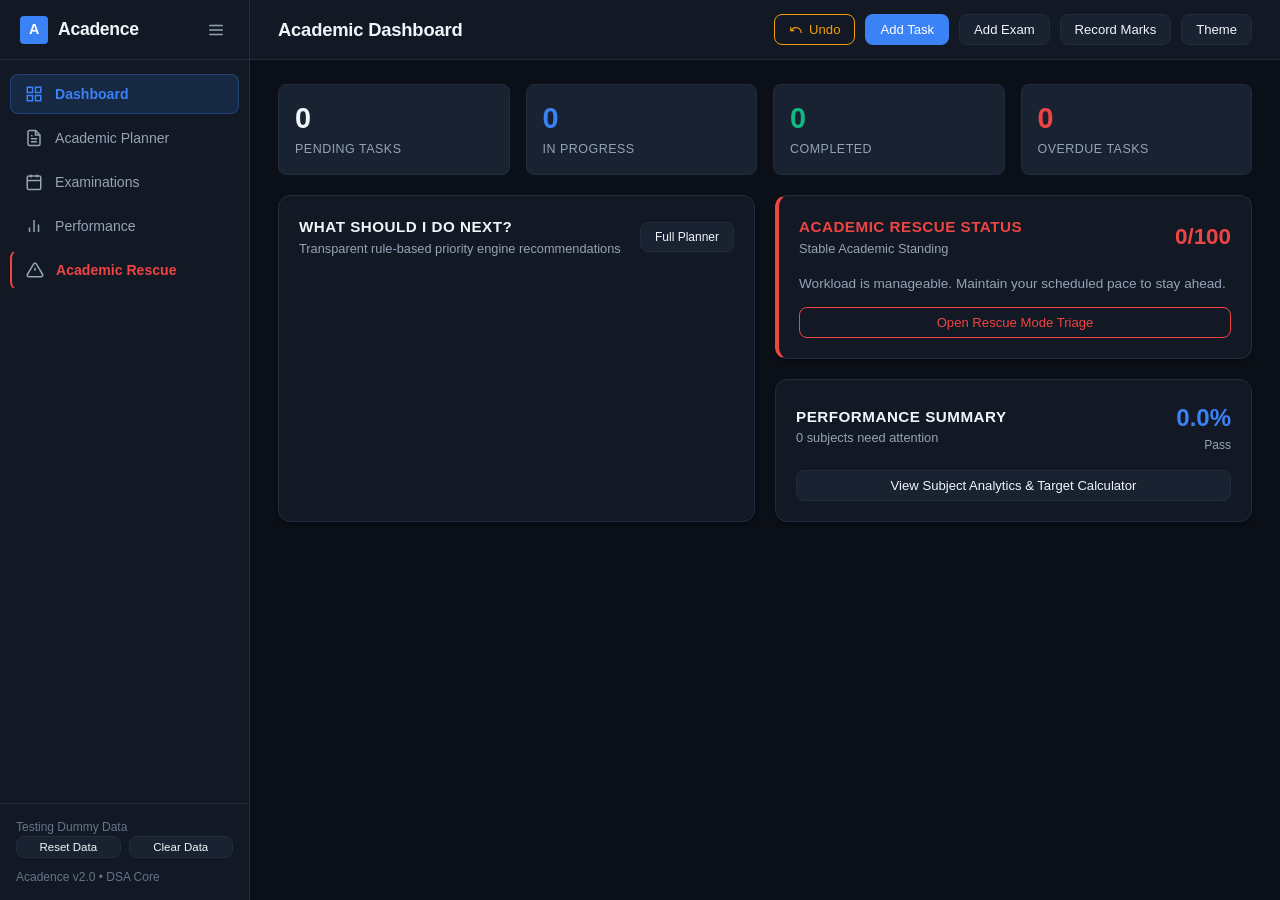
==== commit b87b00f6: "Addition of sec counter and change in PPT." ====
--- a/templates/index.html
+++ b/templates/index.html
@@ -4,7 +4,7 @@
   <meta charset="UTF-8">
   <meta name="viewport" content="width=device-width, initial-scale=1.0">
   <title>Acadence | Student Academic & Examination Assistant</title>
-  <link rel="stylesheet" href="/static/style.css">
+  <link rel="stylesheet" href="/static/css/style.css">
 </head>
 <body>
 
@@ -79,7 +79,7 @@
           <span class="nav-text" style="color: var(--danger); font-weight: 600;">Academic Rescue</span>
         </button>
       </li>
-      <li class="nav-item">
+      <!-- <li class="nav-item">
         <button data-view="dsalab" onclick="switchView('dsalab')">
           <svg width="18" height="18" viewBox="0 0 24 24" fill="none" stroke="currentColor" stroke-width="2">
             <polyline points="16 18 22 12 16 6"></polyline>
@@ -87,10 +87,11 @@
           </svg>
           <span class="nav-text">DSA Lab</span>
         </button>
-      </li>
+      </li> -->
     </ul>
 
     <div class="sidebar-footer">
+      Testing Dummy Data
       <div style="display: flex; gap: 8px; margin-bottom: 10px;">
         <button class="btn btn-secondary" style="flex: 1; padding: 4px 6px; font-size: 0.72rem;" onclick="resetDemoData()">Reset Data</button>
         <button class="btn btn-secondary" style="flex: 1; padding: 4px 6px; font-size: 0.72rem;" onclick="clearAllData()">Clear Data</button>
@@ -147,6 +148,10 @@
             <div class="digit-unit">
               <div class="digit-number" id="cdMins">00</div>
               <div class="digit-label">Mins</div>
+            </div>
+            <div class="digit-unit">
+              <div class="digit-number" id="cdSecs">00</div>
+              <div class="digit-label">Secs</div>
             </div>
           </div>
         </div>
@@ -332,8 +337,6 @@
             <div style="min-width: 220px;">
               <label>Algorithm (CO3)</label>
               <select id="examSortAlgo" onchange="loadExams()" style="margin: 0;">
-                <option value="merge">Merge Sort (O(n log n))</option>
-                <option value="insertion">Insertion Sort (O(n^2))</option>
                 <option value="bubble">Bubble Sort (O(n^2))</option>
               </select>
             </div>
@@ -390,7 +393,7 @@
                     <option value="Hall Ticket Generation">Hall Ticket Generation</option>
                     <option value="Re-evaluation">Grade Re-evaluation</option>
                     <option value="Doubt Session">Doubt Clarification Session</option>
-                    <option value="Supplementary Application">Supplementary Exam Application</option>
+                    <option value="Supplementary Application">IA IV Exam Application</option>
                   </select>
                 </div>
                 <div class="form-group">
@@ -926,6 +929,6 @@
   <!-- Toast Notification -->
   <div id="toast">Notification message</div>
 
-  <script src="/static/app.js"></script>
+  <script src="/static/js/app.js"></script>
 </body>
 </html>
--- a/static/css/style.css
+++ b/static/css/style.css
@@ -0,0 +1,496 @@
+/* Acadence - Student Academic & Examination Assistant Stylesheet
+   Modern, responsive, zero-emoji, clean academic productivity design
+   Supports light and dark modes with CSS custom properties */
+
+:root {
+  --bg-color: #0b0f17;
+  --surface-color: #121924;
+  --surface-hover: #192231;
+  --border-color: #212c3d;
+  --border-active: #3b82f6;
+  --text-main: #f1f5f9;
+  --text-muted: #94a3b8;
+  --text-dim: #64748b;
+  --primary: #3b82f6;
+  --primary-hover: #2563eb;
+  --accent: #8b5cf6;
+  --success: #10b981;
+  --warning: #f59e0b;
+  --danger: #ef4444;
+  --critical-glow: rgba(239, 68, 68, 0.15);
+  --card-shadow: 0 4px 6px -1px rgba(0, 0, 0, 0.2), 0 2px 4px -2px rgba(0, 0, 0, 0.2);
+  --sidebar-width: 250px;
+  --sidebar-collapsed-width: 70px;
+  --header-height: 60px;
+  --radius-sm: 4px;
+  --radius-md: 8px;
+  --radius-lg: 12px;
+}
+
+[data-theme="light"] {
+  --bg-color: #f8fafc;
+  --surface-color: #ffffff;
+  --surface-hover: #f1f5f9;
+  --border-color: #e2e8f0;
+  --border-active: #2563eb;
+  --text-main: #0f172a;
+  --text-muted: #475569;
+  --text-dim: #94a3b8;
+  --primary: #2563eb;
+  --primary-hover: #1d4ed8;
+  --card-shadow: 0 1px 3px 0 rgba(0, 0, 0, 0.1), 0 1px 2px -1px rgba(0, 0, 0, 0.1);
+}
+
+* { box-sizing: border-box; margin: 0; padding: 0; font-family: -apple-system, BlinkMacSystemFont, "Segoe UI", Roboto, Helvetica, Arial, sans-serif; }
+body { background-color: var(--bg-color); color: var(--text-main); line-height: 1.5; display: flex; min-height: 100vh; overflow-x: hidden; }
+
+/* ---------------- Sidebar Navigation ---------------- */
+aside.sidebar {
+  width: var(--sidebar-width);
+  background-color: var(--surface-color);
+  border-right: 1px solid var(--border-color);
+  display: flex;
+  flex-direction: column;
+  position: fixed;
+  top: 0;
+  bottom: 0;
+  left: 0;
+  z-index: 100;
+  transition: width 0.2s ease;
+}
+
+aside.sidebar.collapsed {
+  width: var(--sidebar-collapsed-width);
+}
+
+.sidebar-header {
+  height: var(--header-height);
+  padding: 0 20px;
+  display: flex;
+  align-items: center;
+  justify-content: space-between;
+  border-bottom: 1px solid var(--border-color);
+}
+
+.brand-wrapper {
+  display: flex;
+  align-items: center;
+  gap: 10px;
+  overflow: hidden;
+}
+
+.brand-icon {
+  width: 28px;
+  height: 28px;
+  background: var(--primary);
+  border-radius: var(--radius-sm);
+  display: flex;
+  align-items: center;
+  justify-content: center;
+  font-weight: 800;
+  color: #ffffff;
+  font-size: 0.9rem;
+  letter-spacing: -0.5px;
+  flex-shrink: 0;
+}
+
+.brand-text {
+  font-size: 1.1rem;
+  font-weight: 700;
+  color: var(--text-main);
+  letter-spacing: -0.3px;
+  white-space: nowrap;
+}
+
+.btn-sidebar-toggle {
+  background: transparent;
+  border: none;
+  color: var(--text-muted);
+  cursor: pointer;
+  padding: 4px;
+  border-radius: var(--radius-sm);
+  display: flex;
+  align-items: center;
+}
+.btn-sidebar-toggle:hover { color: var(--text-main); background: var(--surface-hover); }
+
+.sidebar-nav {
+  list-style: none;
+  padding: 14px 10px;
+  flex: 1;
+  display: flex;
+  flex-direction: column;
+  gap: 4px;
+}
+
+.nav-item button {
+  width: 100%;
+  display: flex;
+  align-items: center;
+  gap: 12px;
+  padding: 10px 14px;
+  background: transparent;
+  border: 1px solid transparent;
+  border-radius: var(--radius-md);
+  color: var(--text-muted);
+  font-size: 0.88rem;
+  font-weight: 500;
+  cursor: pointer;
+  white-space: nowrap;
+  transition: all 0.15s ease;
+  text-align: left;
+}
+
+.nav-item button:hover {
+  background: var(--surface-hover);
+  color: var(--text-main);
+}
+
+.nav-item button.active {
+  background: rgba(59, 130, 246, 0.15);
+  border-color: rgba(59, 130, 246, 0.3);
+  color: var(--primary);
+  font-weight: 600;
+}
+
+.sidebar.collapsed .nav-text,
+.sidebar.collapsed .brand-text {
+  display: none;
+}
+
+.sidebar.collapsed .nav-item button {
+  justify-content: center;
+  padding: 10px 0;
+}
+
+.sidebar-footer {
+  padding: 14px 16px;
+  border-top: 1px solid var(--border-color);
+  font-size: 0.75rem;
+  color: var(--text-dim);
+}
+
+/* ---------------- Main Content Layout ---------------- */
+main.main-content {
+  margin-left: var(--sidebar-width);
+  flex: 1;
+  display: flex;
+  flex-direction: column;
+  min-height: 100vh;
+  transition: margin-left 0.2s ease;
+}
+
+aside.sidebar.collapsed ~ main.main-content {
+  margin-left: var(--sidebar-collapsed-width);
+}
+
+header.top-header {
+  height: var(--header-height);
+  background-color: var(--surface-color);
+  border-bottom: 1px solid var(--border-color);
+  padding: 0 28px;
+  display: flex;
+  align-items: center;
+  justify-content: space-between;
+  position: sticky;
+  top: 0;
+  z-index: 90;
+}
+
+.page-title {
+  font-size: 1.15rem;
+  font-weight: 600;
+  color: var(--text-main);
+  letter-spacing: -0.2px;
+}
+
+.header-actions {
+  display: flex;
+  align-items: center;
+  gap: 10px;
+}
+
+.content-container {
+  padding: 24px 28px;
+  max-width: 1400px;
+  width: 100%;
+  margin: 0 auto;
+}
+
+/* ---------------- Button & Tag Elements ---------------- */
+.btn {
+  display: inline-flex;
+  align-items: center;
+  justify-content: center;
+  gap: 6px;
+  padding: 7px 14px;
+  border-radius: var(--radius-md);
+  font-size: 0.82rem;
+  font-weight: 500;
+  cursor: pointer;
+  border: 1px solid transparent;
+  transition: all 0.15s ease;
+  white-space: nowrap;
+}
+
+.btn-primary { background: var(--primary); color: #ffffff; }
+.btn-primary:hover { background: var(--primary-hover); }
+
+.btn-secondary { background: var(--surface-hover); color: var(--text-main); border-color: var(--border-color); }
+.btn-secondary:hover { background: var(--border-color); }
+
+.btn-danger { background: transparent; border-color: var(--danger); color: var(--danger); }
+.btn-danger:hover { background: rgba(239, 68, 68, 0.1); }
+
+.btn-warning { background: transparent; border-color: var(--warning); color: var(--warning); }
+.btn-warning:hover { background: rgba(245, 158, 11, 0.1); }
+
+.btn-success { background: var(--success); color: #ffffff; }
+.btn-success:hover { background: #059669; }
+
+.badge {
+  display: inline-block;
+  padding: 2px 7px;
+  border-radius: var(--radius-sm);
+  font-size: 0.72rem;
+  font-weight: 600;
+  text-transform: uppercase;
+  letter-spacing: 0.4px;
+}
+.badge-critical { background: rgba(239, 68, 68, 0.2); color: var(--danger); border: 1px solid rgba(239, 68, 68, 0.3); }
+.badge-high { background: rgba(245, 158, 11, 0.2); color: var(--warning); border: 1px solid rgba(245, 158, 11, 0.3); }
+.badge-medium { background: rgba(59, 130, 246, 0.2); color: var(--primary); border: 1px solid rgba(59, 130, 246, 0.3); }
+.badge-low { background: rgba(148, 163, 184, 0.2); color: var(--text-muted); border: 1px solid rgba(148, 163, 184, 0.3); }
+.badge-success { background: rgba(16, 185, 129, 0.2); color: var(--success); border: 1px solid rgba(16, 185, 129, 0.3); }
+
+/* ---------------- Cards & Layout Grids ---------------- */
+.card {
+  background: var(--surface-color);
+  border: 1px solid var(--border-color);
+  border-radius: var(--radius-lg);
+  padding: 20px;
+  margin-bottom: 20px;
+  box-shadow: var(--card-shadow);
+}
+
+.card-header {
+  display: flex;
+  align-items: center;
+  justify-content: space-between;
+  margin-bottom: 16px;
+  flex-wrap: wrap;
+  gap: 10px;
+}
+
+.card-title {
+  font-size: 0.95rem;
+  font-weight: 600;
+  color: var(--text-main);
+  text-transform: uppercase;
+  letter-spacing: 0.5px;
+}
+
+.card-subtitle {
+  font-size: 0.8rem;
+  color: var(--text-muted);
+}
+
+.grid-2 { display: grid; grid-template-columns: 1fr 1fr; gap: 20px; }
+.grid-3 { display: grid; grid-template-columns: repeat(3, 1fr); gap: 16px; }
+.grid-4 { display: grid; grid-template-columns: repeat(4, 1fr); gap: 16px; }
+
+@media (max-width: 1024px) {
+  .grid-4 { grid-template-columns: 1fr 1fr; }
+  .grid-3 { grid-template-columns: 1fr 1fr; }
+}
+
+@media (max-width: 768px) {
+  .grid-2, .grid-3, .grid-4 { grid-template-columns: 1fr; }
+  aside.sidebar { width: var(--sidebar-collapsed-width); }
+  aside.sidebar .nav-text, aside.sidebar .brand-text { display: none; }
+  main.main-content { margin-left: var(--sidebar-collapsed-width); }
+}
+
+/* ---------------- Metric Stat Box ---------------- */
+.stat-box {
+  background: var(--surface-hover);
+  border: 1px solid var(--border-color);
+  border-radius: var(--radius-md);
+  padding: 16px;
+}
+.stat-value {
+  font-size: 1.8rem;
+  font-weight: 700;
+  color: var(--text-main);
+  line-height: 1.2;
+}
+.stat-label {
+  font-size: 0.78rem;
+  color: var(--text-muted);
+  text-transform: uppercase;
+  letter-spacing: 0.5px;
+  margin-top: 4px;
+}
+
+/* ---------------- Tables ---------------- */
+.table-responsive {
+  width: 100%;
+  overflow-x: auto;
+}
+
+table {
+  width: 100%;
+  border-collapse: collapse;
+  font-size: 0.85rem;
+}
+
+th, td {
+  padding: 10px 14px;
+  text-align: left;
+  border-bottom: 1px solid var(--border-color);
+}
+
+th {
+  background: var(--surface-hover);
+  color: var(--text-muted);
+  font-weight: 600;
+  font-size: 0.75rem;
+  text-transform: uppercase;
+  letter-spacing: 0.4px;
+}
+
+tr:hover td { background: var(--surface-hover); }
+
+/* ---------------- Forms & Inputs ---------------- */
+.form-group {
+  margin-bottom: 14px;
+}
+
+label {
+  display: block;
+  font-size: 0.78rem;
+  font-weight: 500;
+  color: var(--text-muted);
+  margin-bottom: 5px;
+}
+
+input, select, textarea {
+  width: 100%;
+  background: var(--bg-color);
+  border: 1px solid var(--border-color);
+  border-radius: var(--radius-md);
+  padding: 8px 12px;
+  color: var(--text-main);
+  font-size: 0.85rem;
+  transition: border-color 0.15s ease;
+}
+
+input:focus, select:focus, textarea:focus {
+  outline: none;
+  border-color: var(--border-active);
+}
+
+/* ---------------- Modals ---------------- */
+.modal-backdrop {
+  display: none;
+  position: fixed;
+  inset: 0;
+  background: rgba(0, 0, 0, 0.65);
+  backdrop-filter: blur(2px);
+  z-index: 1000;
+  align-items: center;
+  justify-content: center;
+  padding: 16px;
+}
+
+.modal-content {
+  background: var(--surface-color);
+  border: 1px solid var(--border-color);
+  border-radius: var(--radius-lg);
+  max-width: 520px;
+  width: 100%;
+  max-height: 90vh;
+  overflow-y: auto;
+  box-shadow: 0 20px 25px -5px rgba(0, 0, 0, 0.4);
+}
+
+.modal-header {
+  padding: 16px 20px;
+  border-bottom: 1px solid var(--border-color);
+  display: flex;
+  align-items: center;
+  justify-content: space-between;
+}
+
+.modal-body {
+  padding: 20px;
+}
+
+.modal-footer {
+  padding: 14px 20px;
+  border-top: 1px solid var(--border-color);
+  display: flex;
+  justify-content: flex-end;
+  gap: 10px;
+}
+
+/* ---------------- Countdown Banner ---------------- */
+.countdown-banner {
+  background: linear-gradient(135deg, rgba(59, 130, 246, 0.12) 0%, rgba(139, 92, 246, 0.12) 100%);
+  border: 1px solid rgba(59, 130, 246, 0.3);
+  border-radius: var(--radius-lg);
+  padding: 16px 22px;
+  display: flex;
+  align-items: center;
+  justify-content: space-between;
+  margin-bottom: 20px;
+  flex-wrap: wrap;
+  gap: 14px;
+}
+
+.countdown-digits {
+  display: flex;
+  gap: 10px;
+}
+
+.digit-unit {
+  background: var(--surface-color);
+  border: 1px solid var(--border-color);
+  border-radius: var(--radius-md);
+  padding: 6px 12px;
+  text-align: center;
+  min-width: 60px;
+}
+.digit-number { font-size: 1.3rem; font-weight: 700; color: var(--primary); }
+.digit-label { font-size: 0.65rem; color: var(--text-dim); text-transform: uppercase; }
+
+/* ---------------- Academic Rescue Banner ---------------- */
+.rescue-banner {
+  background: rgba(239, 68, 68, 0.08);
+  border-left: 4px solid var(--danger);
+  border-radius: var(--radius-md);
+  padding: 14px 18px;
+  margin-bottom: 20px;
+}
+
+/* ---------------- Toast Notification ---------------- */
+#toast {
+  position: fixed;
+  bottom: 24px;
+  right: 24px;
+  background: var(--surface-color);
+  border: 1px solid var(--border-color);
+  color: var(--text-main);
+  padding: 12px 18px;
+  border-radius: var(--radius-md);
+  box-shadow: 0 10px 15px -3px rgba(0, 0, 0, 0.3);
+  font-size: 0.85rem;
+  z-index: 2000;
+  display: none;
+  animation: slideIn 0.2s ease;
+}
+
+@keyframes slideIn {
+  from { transform: translateY(10px); opacity: 0; }
+  to { transform: translateY(0); opacity: 1; }
+}
